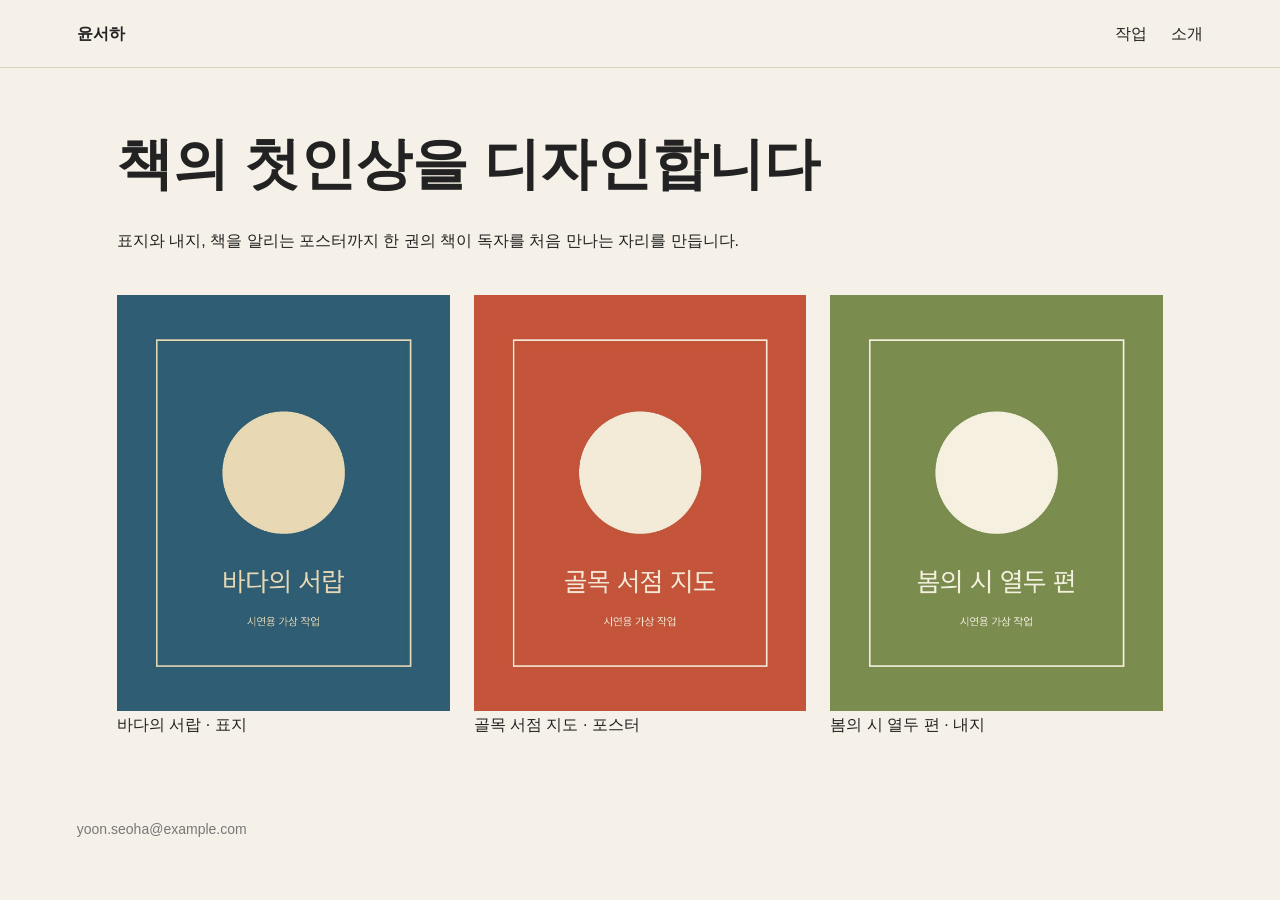
==== index.html @ 730652eb "포트폴리오 사이트 첫 업로드 Co-Authored-By: Claude Opus 5.5 <noreply@anthropic.com>" ====
<!doctype html>
<html lang="ko">
<head>
<meta charset="utf-8">
<meta name="viewport" content="width=device-width, initial-scale=1">
<title>윤서하 | 책 디자인 포트폴리오</title>
<meta name="description" content="책의 첫인상을 디자인하는 윤서하의 포트폴리오입니다">
<meta property="og:title" content="윤서하 | 책 디자인 포트폴리오">
<meta property="og:description" content="책의 첫인상을 디자인하는 윤서하의 포트폴리오입니다">
<meta property="og:image" content="works/sea-drawer.jpg">
<link rel="stylesheet" href="style.css">
</head>
<body>
<header><a href="index.html" class="name">윤서하</a><nav><a href="works.html">작업</a><a href="about.html">소개</a></nav></header>
<main>
<section class="hero"><h1>책의 첫인상을 디자인합니다</h1><p>표지와 내지, 책을 알리는 포스터까지 한 권의 책이 독자를 처음 만나는 자리를 만듭니다.</p></section>
<section class="grid">
<a href="works.html#sea"><img src="works/sea-drawer.jpg" alt="바다의 서랍 표지"><span>바다의 서랍 · 표지</span></a>
<a href="works.html#map"><img src="works/bookshop-map.jpg" alt="골목 서점 지도 포스터"><span>골목 서점 지도 · 포스터</span></a>
<a href="works.html#poems"><img src="works/spring-poems.jpg" alt="봄의 시 열두 편 내지"><span>봄의 시 열두 편 · 내지</span></a>
</section>
</main>
<footer>yoon.seoha@example.com</footer>
</body>
</html>
---- style.css ----
*{box-sizing:border-box}
body{margin:0;font-family:"Pretendard","Apple SD Gothic Neo","Malgun Gothic",sans-serif;background:#f5f1e8;color:#222;line-height:1.7}
header{display:flex;justify-content:space-between;align-items:center;padding:20px 6vw;border-bottom:1px solid #ddd5c4}
header a{color:inherit;text-decoration:none}
.name{font-weight:700}
nav a{margin-left:24px}
main{padding:48px 6vw;max-width:1200px;margin:0 auto}
.hero h1{font-size:clamp(32px,5vw,56px);margin:0 0 12px}
.grid{display:grid;grid-template-columns:repeat(auto-fit,minmax(240px,1fr));gap:24px;margin-top:40px}
.grid a{color:inherit;text-decoration:none}
.grid img,article img{width:100%;display:block}
article{display:grid;grid-template-columns:1fr 1fr;gap:32px;margin:48px 0}
.meta{color:#777;font-size:14px}
footer{padding:32px 6vw;color:#777;font-size:14px}
@media (max-width:640px){article{grid-template-columns:1fr}}
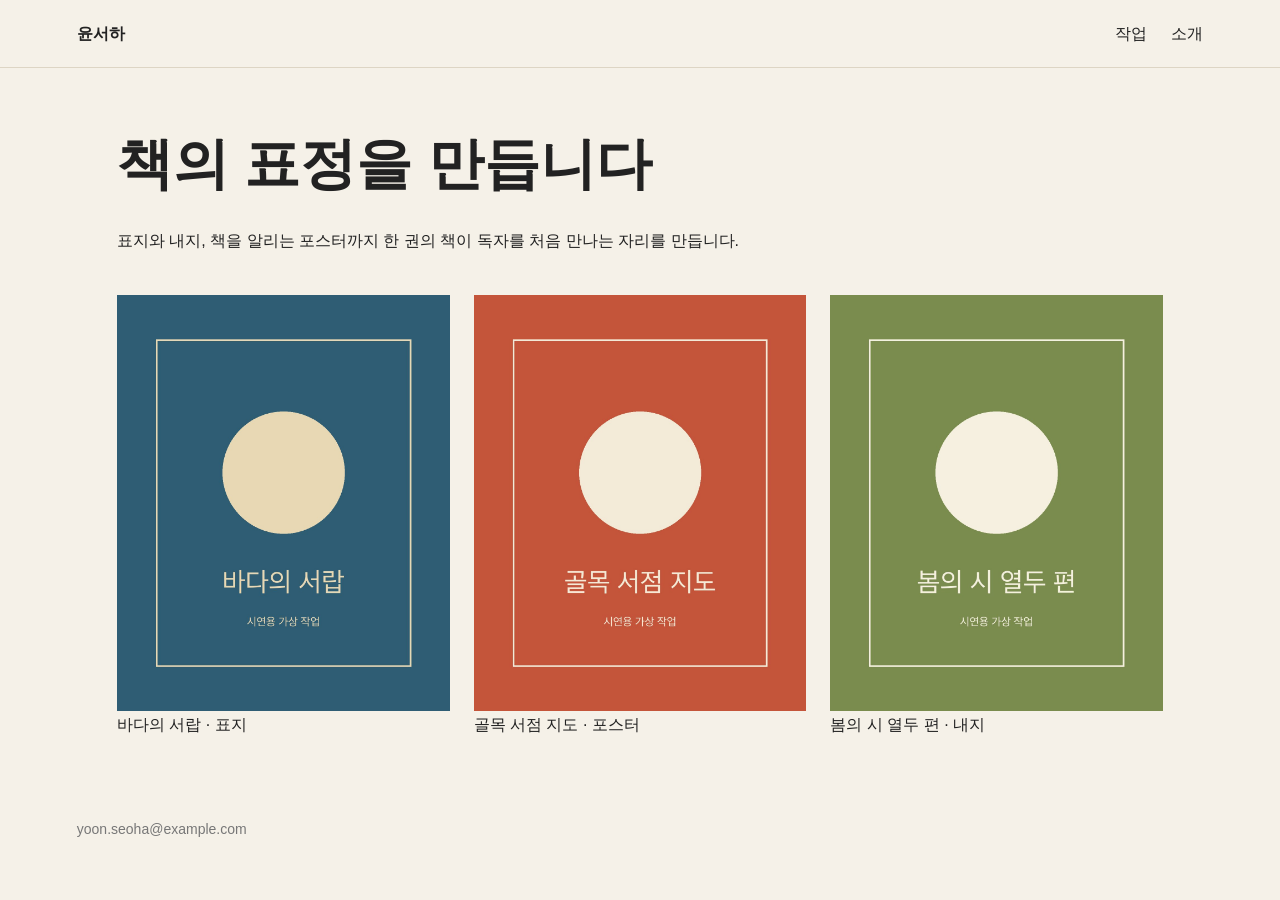
==== commit 05828142: "첫 화면 큰 제목을 '책의 표정을 만듭니다'로 변경 Co-Authored-By: Claude Opus 5.5 <noreply@anthropic.com>" ====
--- a/index.html
+++ b/index.html
@@ -7,13 +7,17 @@
 <meta name="description" content="책의 첫인상을 디자인하는 윤서하의 포트폴리오입니다">
 <meta property="og:title" content="윤서하 | 책 디자인 포트폴리오">
 <meta property="og:description" content="책의 첫인상을 디자인하는 윤서하의 포트폴리오입니다">
-<meta property="og:image" content="works/sea-drawer.jpg">
+<meta property="og:image" content="https://rukedome.github.io/t093-deploy-demo/works/sea-drawer.jpg">
+<meta property="og:url" content="https://rukedome.github.io/t093-deploy-demo/">
+<meta property="og:type" content="website">
+<meta property="og:site_name" content="윤서하 포트폴리오">
+<meta property="og:locale" content="ko_KR">
 <link rel="stylesheet" href="style.css">
 </head>
 <body>
 <header><a href="index.html" class="name">윤서하</a><nav><a href="works.html">작업</a><a href="about.html">소개</a></nav></header>
 <main>
-<section class="hero"><h1>책의 첫인상을 디자인합니다</h1><p>표지와 내지, 책을 알리는 포스터까지 한 권의 책이 독자를 처음 만나는 자리를 만듭니다.</p></section>
+<section class="hero"><h1>책의 표정을 만듭니다</h1><p>표지와 내지, 책을 알리는 포스터까지 한 권의 책이 독자를 처음 만나는 자리를 만듭니다.</p></section>
 <section class="grid">
 <a href="works.html#sea"><img src="works/sea-drawer.jpg" alt="바다의 서랍 표지"><span>바다의 서랍 · 표지</span></a>
 <a href="works.html#map"><img src="works/bookshop-map.jpg" alt="골목 서점 지도 포스터"><span>골목 서점 지도 · 포스터</span></a>
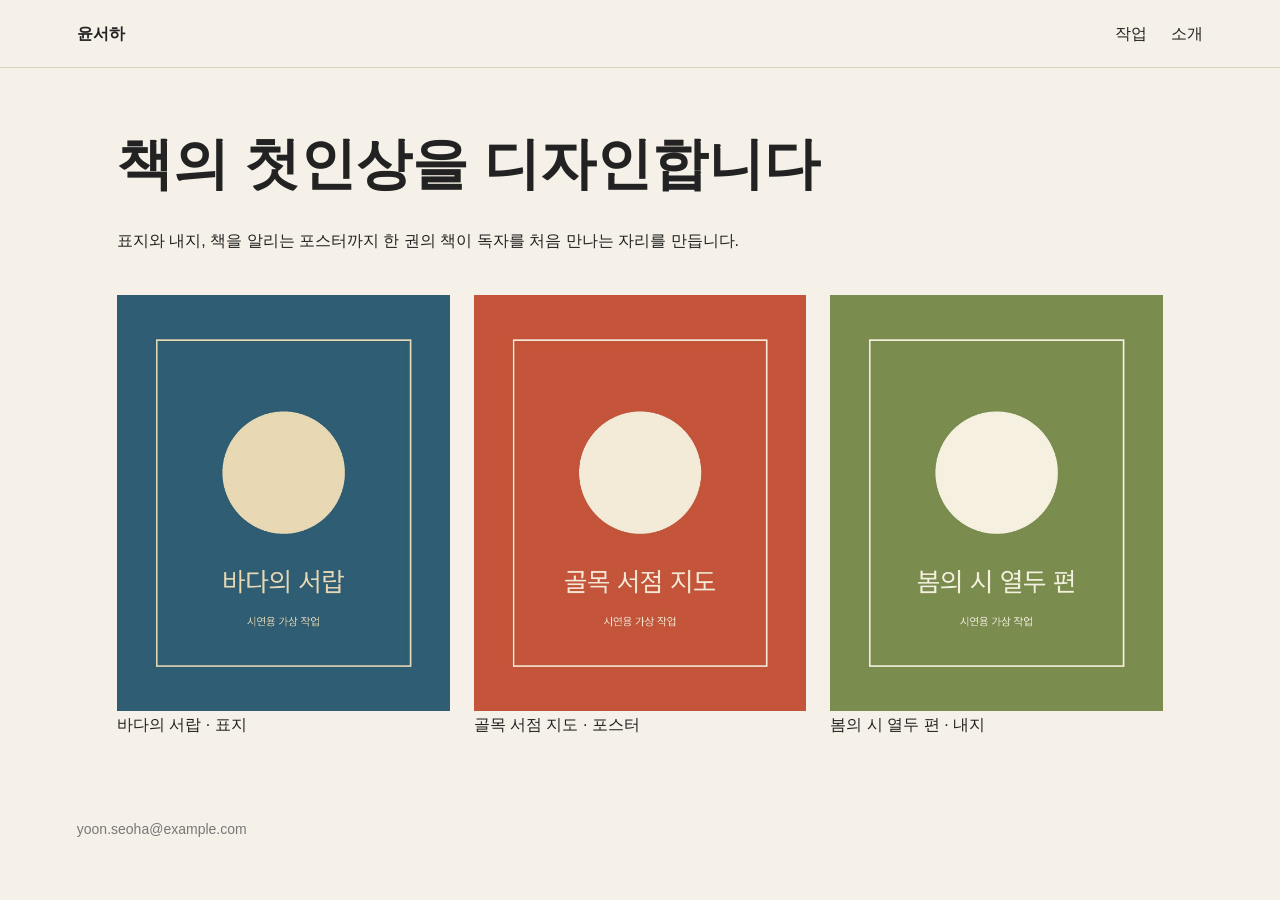
==== commit 38d9357e: "Revert "첫 화면 큰 제목을 '책의 표정을 만듭니다'로 변경" This reverts commit 05828142c2a9109c8f599a33d0c92decd3cde11e." ====
--- a/index.html
+++ b/index.html
@@ -17,7 +17,7 @@
 <body>
 <header><a href="index.html" class="name">윤서하</a><nav><a href="works.html">작업</a><a href="about.html">소개</a></nav></header>
 <main>
-<section class="hero"><h1>책의 표정을 만듭니다</h1><p>표지와 내지, 책을 알리는 포스터까지 한 권의 책이 독자를 처음 만나는 자리를 만듭니다.</p></section>
+<section class="hero"><h1>책의 첫인상을 디자인합니다</h1><p>표지와 내지, 책을 알리는 포스터까지 한 권의 책이 독자를 처음 만나는 자리를 만듭니다.</p></section>
 <section class="grid">
 <a href="works.html#sea"><img src="works/sea-drawer.jpg" alt="바다의 서랍 표지"><span>바다의 서랍 · 표지</span></a>
 <a href="works.html#map"><img src="works/bookshop-map.jpg" alt="골목 서점 지도 포스터"><span>골목 서점 지도 · 포스터</span></a>
